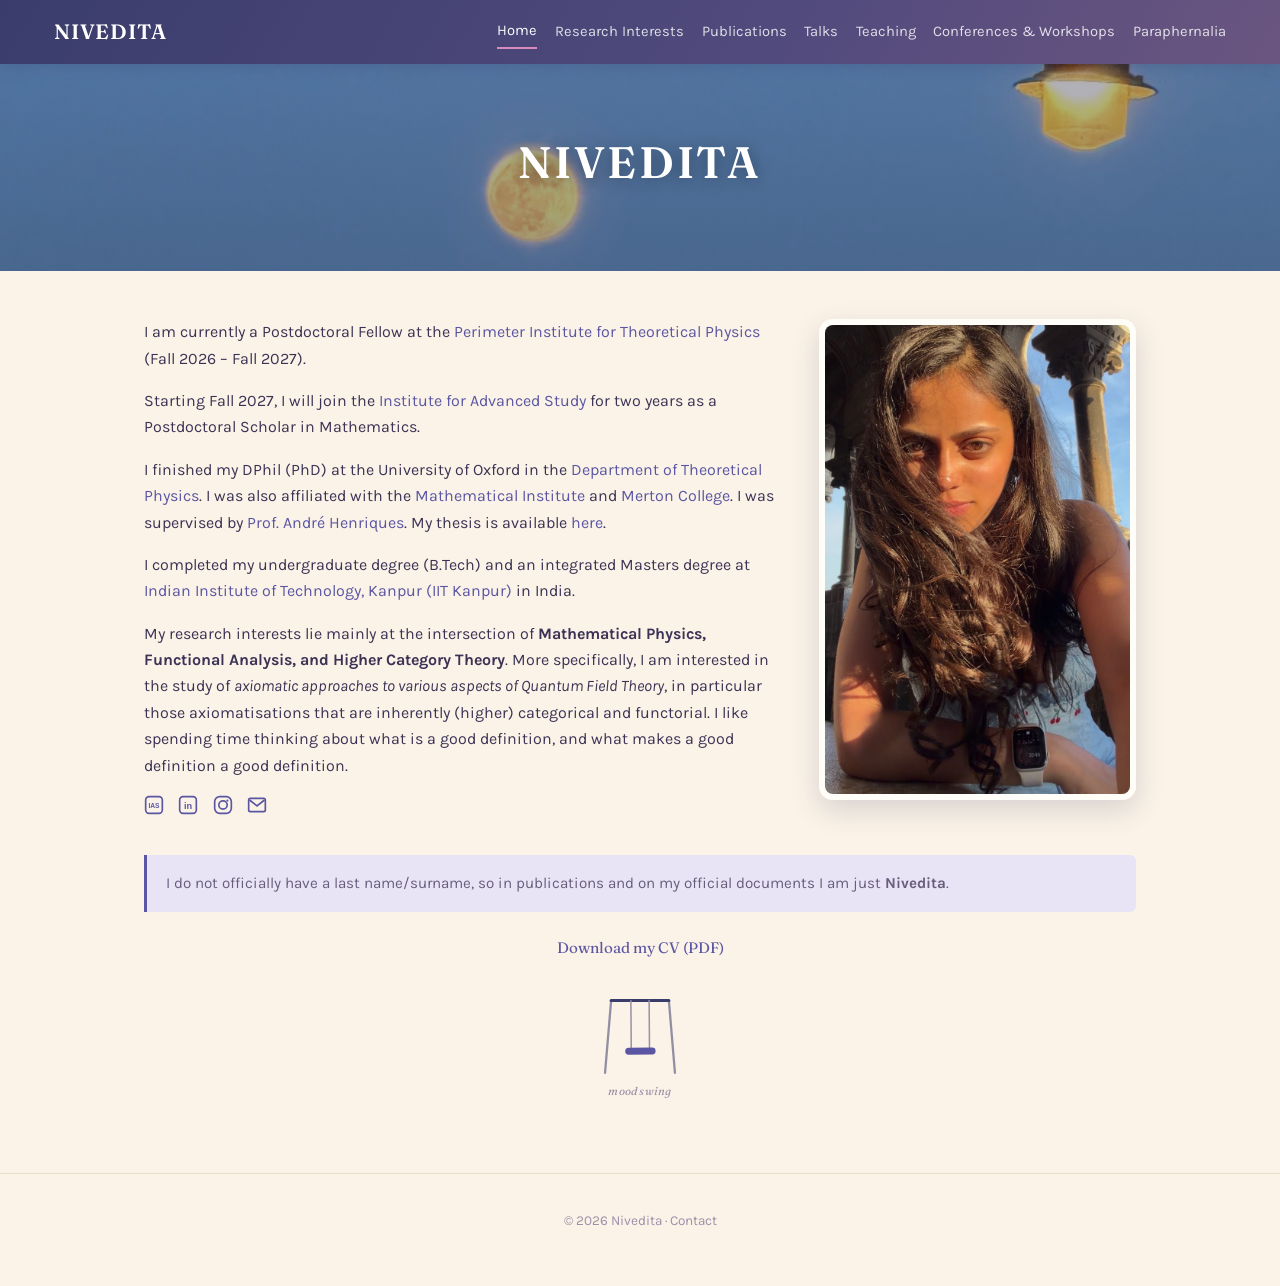
==== index.html @ 297445d9 "Remove figure from swing, keep just the empty swing Co-Authored-By: Claude Sonnet 5 <noreply@anthrop" ====
<!DOCTYPE html>
<html lang="en">
<head>
<meta charset="UTF-8" />
<meta name="viewport" content="width=device-width, initial-scale=1.0" />
<title>Nivedita — Home</title>
<meta name="description" content="Nivedita is a Postdoctoral Fellow at the Perimeter Institute for Theoretical Physics, working on mathematical physics, functional analysis, and higher category theory." />
<link rel="icon" href="data:,">
<link rel="preconnect" href="https://fonts.googleapis.com">
<link href="https://fonts.googleapis.com/css2?family=Fraunces:ital,opsz,wght@0,9..144,300..700;1,9..144,300..700&family=Karla:ital,wght@0,400;0,500;0,600;0,700;1,400&display=swap" rel="stylesheet">
<link rel="stylesheet" href="assets/css/style.css?v=11" />
</head>
<body data-page="home">

<header class="site-header">
  <nav class="nav-bar">
    <a class="brand" href="index.html">NIVEDITA</a>
    <button class="nav-toggle" aria-label="Toggle navigation">☰ Menu</button>
    <ul class="nav-links">
      <li><a data-page="home" href="index.html">Home</a></li>
      <li><a data-page="research" href="research.html">Research Interests</a></li>
      <li><a data-page="publications" href="publications.html">Publications</a></li>
      <li><a data-page="talks" href="talks.html">Talks</a></li>
      <li><a data-page="teaching" href="teaching.html">Teaching</a></li>
      <li><a data-page="conferences" href="conferences.html">Conferences &amp; Workshops</a></li>
      <li><a data-page="videos" href="videos.html">Paraphernalia</a></li>
    </ul>
  </nav>
</header>

<section class="hero hero--home">
  <div class="container">
    <h1>Nivedita</h1>
  </div>
</section>

<main>
  <div class="container bio-layout">
    <div class="bio-text">
      <p>I am currently a Postdoctoral Fellow at the <a href="https://perimeterinstitute.ca/" target="_blank" rel="noopener">Perimeter Institute for Theoretical Physics</a> (Fall 2026 – Fall 2027).</p>

      <p>Starting Fall 2027, I will join the <a href="https://www.ias.edu/" target="_blank" rel="noopener">Institute for Advanced Study</a> for two years as a Postdoctoral Scholar in Mathematics.</p>

      <p>I finished my DPhil (PhD) at the University of Oxford in the <a href="https://www.physics.ox.ac.uk/research/subdepartment/rudolf-peierls-centre-theoretical-physics" target="_blank" rel="noopener">Department of Theoretical Physics</a>. I was also affiliated with the <a href="https://www.maths.ox.ac.uk/" target="_blank" rel="noopener">Mathematical Institute</a> and <a href="https://www.merton.ox.ac.uk/" target="_blank" rel="noopener">Merton College</a>. I was supervised by <a href="http://andreghenriques.com/" target="_blank" rel="noopener">Prof. André Henriques</a>. My thesis is available <a href="https://ora.ox.ac.uk/objects/uuid:b8ccd774-5979-46bc-98fa-67260cfa7266" target="_blank" rel="noopener">here</a>.</p>

      <p>I completed my undergraduate degree (B.Tech) and an integrated Masters degree at <a href="https://www.iitk.ac.in/" target="_blank" rel="noopener">Indian Institute of Technology, Kanpur (IIT Kanpur)</a> in India.</p>

      <p>My research interests lie mainly at the intersection of <strong>Mathematical Physics, Functional Analysis, and Higher Category Theory</strong>. More specifically, I am interested in the study of <em>axiomatic approaches to various aspects of Quantum Field Theory</em>, in particular those axiomatisations that are inherently (higher) categorical and functorial. I like spending time thinking about what is a good definition, and what makes a good definition a good definition.</p>

      <div class="contact-links">
        <a href="https://www.ias.edu/scholars/nivedita-nivedita" target="_blank" rel="noopener" aria-label="IAS profile" class="social-icon-link"><svg viewBox="0 0 24 24" aria-hidden="true"><rect x="2" y="2" width="20" height="20" rx="4" fill="none" stroke="currentColor" stroke-width="2"/><text x="12" y="15.5" text-anchor="middle" font-family="Arial, sans-serif" font-weight="700" font-size="8" fill="currentColor">IAS</text></svg></a>
        <a href="https://www.linkedin.com/in/niveditanivedita/" target="_blank" rel="noopener" aria-label="LinkedIn" class="social-icon-link"><svg viewBox="0 0 24 24" aria-hidden="true"><rect x="2" y="2" width="20" height="20" rx="4" fill="none" stroke="currentColor" stroke-width="2"/><text x="12" y="16.5" text-anchor="middle" font-family="Arial, sans-serif" font-weight="700" font-size="11" fill="currentColor">in</text></svg></a>
        <a href="https://www.instagram.com/vijnivedita/" target="_blank" rel="noopener" aria-label="Instagram" class="social-icon-link"><svg viewBox="0 0 24 24" aria-hidden="true"><rect x="2" y="2" width="20" height="20" rx="6" fill="none" stroke="currentColor" stroke-width="2"/><circle cx="12" cy="12" r="5" fill="none" stroke="currentColor" stroke-width="2"/><circle cx="17.3" cy="6.7" r="1.3" fill="currentColor"/></svg></a>
        <a href="mailto:nivedita@perimeterinstitute.ca" class="social-icon-link" aria-label="Email"><svg viewBox="0 0 24 24" aria-hidden="true"><rect x="2" y="4" width="20" height="16" rx="2" fill="none" stroke="currentColor" stroke-width="2"/><path d="M3 6l9 7 9-7" fill="none" stroke="currentColor" stroke-width="2"/></svg></a>
      </div>
    </div>
    <div class="bio-photo">
      <img src="assets/images/profile.jpg" alt="Portrait of Nivedita" />
    </div>
  </div>

  <div class="container">
    <p class="note">I do not officially have a last name/surname, so in publications and on my official documents I am just <strong>Nivedita</strong>.</p>
    <p class="cv-link"><a href="assets/files/CV_Nivedita.pdf" target="_blank" rel="noopener">Download my CV (PDF)</a></p>

    <div class="swing-widget" id="swing-widget">
      <svg class="swing-svg" viewBox="0 0 100 110" aria-hidden="true">
        <line class="swing-leg" x1="12" y1="10" x2="4" y2="105"></line>
        <line class="swing-leg" x1="88" y1="10" x2="96" y2="105"></line>
        <line class="swing-bar" x1="12" y1="10" x2="88" y2="10"></line>
        <g class="swing-group" id="swing-group">
          <line class="swing-rope" x1="38" y1="10" x2="38" y2="72"></line>
          <line class="swing-rope" x1="62" y1="10" x2="62" y2="72"></line>
          <rect class="swing-seat" x="30" y="72" width="40" height="9" rx="4.5"></rect>
        </g>
      </svg>
      <p class="swing-caption">mood swing</p>
    </div>
  </div>
</main>

<footer class="site-footer">
  <div class="container">
    <p>&copy; <span id="year"></span> Nivedita &middot; <button type="button" class="link-button" data-open-contact>Contact</button></p>
  </div>
</footer>

<dialog id="contact-dialog" class="contact-dialog">
  <form method="dialog" class="contact-dialog-inner">
    <button type="submit" class="dialog-close" aria-label="Close">&times;</button>
    <h2>Get in Touch</h2>
    <p>The best way to reach me is by email:</p>
    <p class="contact-email"><a href="mailto:nivedita@perimeterinstitute.ca">nivedita@perimeterinstitute.ca</a></p>
    <div class="contact-social">
      <a href="https://www.linkedin.com/in/niveditanivedita/" target="_blank" rel="noopener" aria-label="LinkedIn" class="social-icon-link"><svg viewBox="0 0 24 24" aria-hidden="true"><rect x="2" y="2" width="20" height="20" rx="4" fill="none" stroke="currentColor" stroke-width="2"/><text x="12" y="16.5" text-anchor="middle" font-family="Arial, sans-serif" font-weight="700" font-size="11" fill="currentColor">in</text></svg></a>
      <a href="https://www.instagram.com/vijnivedita/" target="_blank" rel="noopener" aria-label="Instagram" class="social-icon-link"><svg viewBox="0 0 24 24" aria-hidden="true"><rect x="2" y="2" width="20" height="20" rx="6" fill="none" stroke="currentColor" stroke-width="2"/><circle cx="12" cy="12" r="5" fill="none" stroke="currentColor" stroke-width="2"/><circle cx="17.3" cy="6.7" r="1.3" fill="currentColor"/></svg></a>
    </div>
  </form>
</dialog>

<script src="assets/js/main.js?v=2"></script>
<script>document.getElementById('year').textContent = new Date().getFullYear();</script>
<script src="assets/js/swing.js"></script>
</body>
</html>
---- assets/css/style.css ----
/* ---------- Design tokens: pastel impressionist palette ---------- */
:root {
  --color-bg: #fbf3e7;         /* warm linen canvas */
  --color-surface: #fffdf8;
  --color-ink: #3b3355;        /* muted indigo-plum, softer than black */
  --color-ink-soft: #675e7d;
  --color-muted: #9c8fa8;
  --color-accent: #5b56a3;     /* soft indigo-violet */
  --color-accent-soft: #e9e4f5;
  --color-lavender: #7c74a8;   /* Monet water-lily lavender */
  --color-sage: #6f9271;       /* garden sage green */
  --color-rose: #d98bbd;       /* Monet rose-pink, for nav accent */
  --color-navy: #3a3d6b;       /* Starry Night indigo */
  --color-border: #e9dcc8;
  --max-width: 1040px;
  --nav-max-width: 1220px;
  --radius: 14px;
  --font-serif: "Fraunces", Georgia, "Times New Roman", serif;
  --font-sans: "Karla", -apple-system, BlinkMacSystemFont, "Segoe UI", sans-serif;
}

* { box-sizing: border-box; }

html {
  scroll-behavior: smooth;
  overflow-x: hidden;
}

body {
  margin: 0;
  max-width: 100%;
  overflow-x: hidden;
  font-family: var(--font-sans);
  color: var(--color-ink);
  background: var(--color-bg);
  line-height: 1.65;
  -webkit-font-smoothing: antialiased;
}

img { max-width: 100%; display: block; }

a {
  color: var(--color-accent);
  text-decoration: none;
  border-bottom: 1px solid transparent;
  transition: border-color 0.15s ease, color 0.15s ease;
}

a:hover, a:focus {
  border-bottom-color: var(--color-accent);
}

h1, h2, h3, h4 {
  font-family: var(--font-serif);
  font-optical-sizing: auto;
  font-weight: 600;
  color: var(--color-navy);
  line-height: 1.2;
  margin: 0 0 0.6em;
}

h1 { font-size: clamp(2rem, 4vw, 2.75rem); font-weight: 600; }
h2 {
  font-size: 1.55rem;
  margin-top: 2.4em;
  position: relative;
  display: inline-block;
}
h3 { font-size: 1.15rem; margin-top: 1.6em; color: var(--color-ink); font-weight: 600; }

p { margin: 0 0 1em; }

.container {
  max-width: var(--max-width);
  margin: 0 auto;
  padding: 0 1.5rem;
}

/* ---------- Header / nav ---------- */
.site-header {
  background: linear-gradient(120deg, #3a3d6b, #514a7d 60%, #6a5580);
  color: #fff;
  position: sticky;
  top: 0;
  z-index: 50;
  box-shadow: 0 2px 14px rgba(58, 61, 107, 0.25);
}

.nav-bar {
  max-width: var(--nav-max-width);
  margin: 0 auto;
  padding: 0 1.5rem;
  display: flex;
  align-items: center;
  justify-content: space-between;
  gap: 1.2rem;
  min-height: 64px;
}

.brand {
  flex: none;
  font-family: var(--font-serif);
  font-weight: 600;
  font-size: 1.3rem;
  letter-spacing: 0.04em;
  color: #fff;
  border: none;
}
.brand:hover { border: none; opacity: 0.85; }

.nav-toggle {
  display: none;
  flex: none;
  background: none;
  border: 1px solid rgba(255,255,255,0.4);
  border-radius: 6px;
  color: #fff;
  font-size: 0.9rem;
  padding: 0.35rem 0.7rem;
  cursor: pointer;
}

.nav-links {
  display: flex;
  flex-wrap: nowrap;
  align-items: center;
  gap: 1.1rem;
  list-style: none;
  margin: 0;
  padding: 0.2rem 0;
  min-width: 0;
  overflow-x: auto;
  -webkit-overflow-scrolling: touch;
  scrollbar-width: thin;
}

.nav-links li { flex: none; }

.nav-links a {
  display: inline-block;
  white-space: nowrap;
  color: rgba(255,255,255,0.82);
  font-size: 0.92rem;
  border: none;
  padding: 0.25rem 0;
}

.nav-links a:hover,
.nav-links a.active {
  color: #fff;
  border-bottom: 2px solid var(--color-rose);
}

/* Below this width the full horizontal menu can no longer fit without
   crowding or overflowing, so it collapses into a toggleable menu instead
   of being allowed to force page-level horizontal scroll. */
@media (max-width: 900px) {
  .nav-toggle { display: inline-block; }
  .nav-bar { flex-wrap: wrap; }
  .nav-links {
    display: none;
    flex-direction: column;
    align-items: flex-start;
    width: 100%;
    gap: 0.7rem;
    padding: 0.6rem 0 1.2rem;
    overflow-x: visible;
  }
  .nav-links.open { display: flex; }
  .nav-links li { width: 100%; }
  .nav-links a { display: block; width: 100%; padding: 0.4rem 0; }
}

/* ---------- Hero banners ---------- */
.hero {
  position: relative;
  background-size: cover;
  background-position: center;
  color: #fff;
  text-align: center;
}

.hero::before {
  content: "";
  position: absolute;
  inset: 0;
  background: linear-gradient(180deg, rgba(20, 16, 35, 0.32), rgba(20, 16, 35, 0.4));
}

.hero .container {
  position: relative;
  z-index: 1;
}

.hero--home {
  padding: 4.5rem 0 3.5rem;
  background-image: url("../images/banner-home.jpg");
  /* The moon in this photo sits well below center (~62-87% down the
     frame). On narrow/short viewports the hero is taller relative to
     the image so background-size:cover crops the sides, not the top/
     bottom, and this has no effect. On wide desktop viewports the hero
     is much wider than it is tall, so cover crops vertically instead —
     a plain center position was cutting the moon off at the bottom.
     Shifting the vertical anchor down reveals the moon fully without
     changing the hero's height, padding, or any other layout rule. */
  background-position: center 85%;
}

.hero--page {
  min-height: 100vh;
  display: flex;
  align-items: center;
  justify-content: center;
  padding: 3rem 0;
}

.hero--tall {
  min-height: 100vh;
}

.hero--research    { background-image: url("../images/banner-research.jpg"); }
.hero--publications { background-image: url("../images/publications-sculpture.jpg?v=2"); }
.hero--talks        { background-image: url("../images/banner-talks.jpg"); background-position: center 25%; }
.hero--teaching     { background-image: url("../images/banner-teaching.jpg"); }
.hero--conferences  { background-image: url("../images/banner-conferences.jpg"); }
.hero--videos       { background-image: url("../images/banner-videos.jpg"); }

/* On phone-width screens the hero is much taller relative to its width
   than the sculpture photo, so background-size:cover crops the sides
   rather than the top/bottom. A center crop was losing the figure's
   face and raised arm off the left edge; shifting the anchor reveals
   them. Desktop/tablet crop this image height-wise instead, so they
   are unaffected. */
@media (max-width: 600px) {
  .hero--publications { background-position: 17% center; }
}

.hero h1 {
  color: #fff;
  letter-spacing: 0.06em;
  text-shadow: 0 2px 16px rgba(0, 0, 0, 0.35);
}

.hero--home h1 { text-transform: uppercase; }

.hero p.tagline {
  color: rgba(255,255,255,0.9);
  font-family: var(--font-serif);
  font-style: italic;
  font-size: 1.1rem;
}

/* ---------- Layout blocks ---------- */
main {
  padding: 3rem 0 4rem;
}

.bio-layout {
  display: grid;
  grid-template-columns: 2fr 1fr;
  gap: 2.5rem;
  align-items: start;
}

@media (max-width: 700px) {
  .bio-layout { grid-template-columns: 1fr; }
  .bio-photo { order: -1; max-width: 240px; margin: 0 auto; }
}

.bio-photo img {
  border-radius: var(--radius);
  box-shadow: 0 10px 28px rgba(58, 61, 107, 0.18);
  border: 6px solid var(--color-surface);
}

.contact-links {
  margin-top: 1rem;
  display: flex;
  align-items: center;
  gap: 0.9rem;
  font-size: 0.95rem;
}

.social-icon-link {
  display: inline-flex;
  align-items: center;
  justify-content: center;
  border-bottom: none !important;
  background: none;
  border: none;
  padding: 0;
  margin: 0;
  cursor: pointer;
  color: var(--color-accent);
  transition: opacity 0.15s ease;
}

.social-icon-link:hover { opacity: 0.65; }

.social-icon-link svg {
  width: 20px;
  height: 20px;
  display: block;
}

.contact-social {
  align-items: center;
}
.contact-social .social-icon-link svg {
  width: 22px;
  height: 22px;
}

.link-button {
  background: none;
  border: none;
  border-bottom: 1px solid transparent;
  padding: 0;
  margin: 0;
  font: inherit;
  color: var(--color-accent);
  cursor: pointer;
}

.link-button:hover,
.link-button:focus {
  border-bottom-color: var(--color-accent);
}

.site-footer .link-button {
  color: var(--color-muted);
  font-size: 0.85rem;
}

.site-footer .link-button:hover {
  color: var(--color-accent);
}

/* ---------- Contact dialog ---------- */
dialog.contact-dialog {
  border: none;
  border-radius: var(--radius);
  padding: 0;
  max-width: 380px;
  width: calc(100% - 2.5rem);
  box-shadow: 0 20px 50px rgba(58, 61, 107, 0.3);
  background: var(--color-surface);
}

dialog.contact-dialog::backdrop {
  background: rgba(58, 61, 107, 0.45);
}

.contact-dialog-inner {
  position: relative;
  padding: 2.2rem 1.8rem 1.8rem;
  text-align: center;
}

.contact-dialog-inner h2 {
  margin-top: 0;
  font-size: 1.4rem;
}

.contact-dialog-inner p {
  color: var(--color-ink-soft);
}

.contact-email a {
  font-family: var(--font-serif);
  font-size: 1.15rem;
  color: var(--color-accent);
}

.contact-social {
  margin-top: 1rem;
  display: flex;
  justify-content: center;
  gap: 1.2rem;
  font-size: 0.9rem;
}

.dialog-close {
  position: absolute;
  top: 0.6rem;
  right: 0.8rem;
  background: none;
  border: none;
  font-size: 1.4rem;
  line-height: 1;
  color: var(--color-muted);
  cursor: pointer;
  padding: 0.3rem;
}

.dialog-close:hover { color: var(--color-accent); }

.note {
  margin-top: 2.5rem;
  padding: 1rem 1.2rem;
  background: var(--color-accent-soft);
  border-left: 3px solid var(--color-accent);
  border-radius: 0 6px 6px 0;
  font-size: 0.95rem;
  color: var(--color-ink-soft);
}

.cv-link {
  margin-top: 1.4rem;
  text-align: center;
}

.cv-link a {
  font-family: var(--font-serif);
  font-size: 0.95rem;
}

/* ---------- Swing (small playful detail) ---------- */
.swing-widget {
  margin: 2rem 0 0.5rem;
  display: flex;
  flex-direction: column;
  align-items: center;
  gap: 0.35rem;
}

.swing-svg {
  width: 76px;
  height: auto;
  overflow: visible;
}

.swing-bar,
.swing-leg {
  stroke: var(--color-navy);
  stroke-width: 4;
  stroke-linecap: round;
  fill: none;
}

.swing-leg {
  stroke-width: 3;
  opacity: 0.55;
}

.swing-group {
  transform-box: view-box;
  transform-origin: 50px 10px;
}

.swing-rope {
  stroke: var(--color-muted);
  stroke-width: 2;
  stroke-linecap: round;
}

.swing-seat {
  fill: var(--color-accent);
}

.swing-caption {
  font-family: var(--font-serif);
  font-style: italic;
  font-size: 0.72rem;
  color: var(--color-muted);
  margin: 0;
  letter-spacing: 0.02em;
}

/* ---------- Lists / cards ---------- */
.entry-list {
  list-style: none;
  margin: 0;
  padding: 0;
}

.entry-list li {
  padding: 1.1rem 0;
  border-bottom: 1px solid var(--color-border);
}

.entry-list li:first-child { padding-top: 0; }

.entry-title { font-weight: 600; color: var(--color-ink); }

.entry-meta {
  display: block;
  color: var(--color-muted);
  font-size: 0.88rem;
  margin-top: 0.15rem;
}

.entry-links a {
  font-size: 0.85rem;
  margin-right: 0.9rem;
}

.tag {
  display: inline-block;
  font-size: 0.72rem;
  text-transform: uppercase;
  letter-spacing: 0.05em;
  padding: 0.15rem 0.5rem;
  border-radius: 999px;
  background: var(--color-accent-soft);
  color: var(--color-accent);
  margin-right: 0.5rem;
  vertical-align: middle;
}

.tag.upcoming { background: #e3ecdd; color: var(--color-sage); }
.tag.speaker { background: #f7e1ec; color: #c15b8f; }

.section-intro {
  color: var(--color-ink-soft);
  max-width: 65ch;
}

.subgroup-heading {
  font-family: var(--font-sans);
  font-weight: 700;
  font-size: 0.8rem;
  text-transform: uppercase;
  letter-spacing: 0.08em;
  color: var(--color-muted);
  margin-top: 2.4rem;
  margin-bottom: 0.4rem;
}

.year-heading {
  font-family: var(--font-serif);
  font-weight: 600;
  font-size: 1.1rem;
  color: var(--color-lavender);
  margin-top: 2.2rem;
  margin-bottom: 0.4rem;
  padding-bottom: 0.3rem;
  border-bottom: 2px solid var(--color-border);
}

.term-block {
  margin: 1.6rem 0;
}

.term-block h3 {
  margin-top: 0;
  margin-bottom: 0.3rem;
}

.term-block .institution {
  color: var(--color-muted);
  font-size: 0.85rem;
  text-transform: uppercase;
  letter-spacing: 0.06em;
}

.course-list {
  list-style: none;
  margin: 0.6rem 0 0;
  padding: 0;
}

.course-list li {
  padding: 0.55rem 0;
  border-top: 1px dashed var(--color-border);
}
.course-list li:first-child { border-top: none; }

.role {
  display: block;
  color: var(--color-muted);
  font-size: 0.88rem;
}

/* ---------- Footer ---------- */
.site-footer {
  border-top: 1px solid var(--color-border);
  padding: 2rem 0 3rem;
  color: var(--color-muted);
  font-size: 0.85rem;
  text-align: center;
}

.site-footer p { margin: 0.3em 0; }

/* ---------- Page footnotes ---------- */
.page-footnotes {
  border-top: 1px solid var(--color-border);
  padding: 1.6rem 0;
}

.page-footnotes p {
  font-size: 0.68rem;
  line-height: 1.6;
  font-style: italic;
  color: var(--color-muted);
  max-width: 60ch;
  margin: 0 0 0.5rem;
}

.page-footnotes p:last-child { margin-bottom: 0; }

.page-footnotes cite { font-style: italic; }

/* ---------- Photo gallery ---------- */
.photo-gallery {
  display: grid;
  grid-template-columns: repeat(3, 1fr);
  gap: 0.8rem;
  margin: 1.4rem 0 2rem;
}

.photo-gallery img {
  width: 100%;
  height: 190px;
  object-fit: cover;
  border-radius: var(--radius);
  box-shadow: 0 6px 18px rgba(58, 61, 107, 0.15);
}

@media (max-width: 700px) {
  .photo-gallery { grid-template-columns: repeat(2, 1fr); }
}

@media (max-width: 440px) {
  .photo-gallery { grid-template-columns: 1fr; }
  .photo-gallery img { height: 220px; }
}

/* ---------- Single page photo ---------- */
.page-photo {
  margin: 1.8rem 0 2.2rem;
  text-align: center;
}

.page-photo img {
  width: 100%;
  max-height: 420px;
  object-fit: cover;
  border-radius: var(--radius);
  box-shadow: 0 10px 26px rgba(58, 61, 107, 0.18);
}

.page-photo figcaption {
  margin-top: 0.6rem;
  font-size: 0.8rem;
  font-style: italic;
  color: var(--color-muted);
}

/* ---------- Video embed ---------- */
.video-embed {
  margin: 1.6rem 0 2.2rem;
  border-radius: var(--radius);
  overflow: hidden;
  box-shadow: 0 10px 26px rgba(58, 61, 107, 0.18);
}

.video-embed video {
  width: 100%;
  display: block;
  background: #000;
}

/* ---------- Moon phase widget ---------- */
.moon-widget {
  display: flex;
  align-items: center;
  gap: 1.6rem;
  margin: 1.8rem 0 2.4rem;
  padding: 1.5rem 1.7rem;
  background: linear-gradient(135deg, #2b2748, #423c6b);
  border-radius: var(--radius);
  box-shadow: 0 12px 30px rgba(43, 39, 72, 0.28);
}

.moon-disc {
  flex: none;
  width: 96px;
  height: 96px;
  filter: drop-shadow(0 0 14px rgba(246, 236, 217, 0.25));
}

.moon-disc svg { width: 100%; height: 100%; }

.moon-dark { fill: #1e1a33; }
.moon-lit { fill: #f6ecd9; }

.moon-info { min-width: 0; }

.moon-phase-name {
  font-family: var(--font-serif);
  font-style: italic;
  font-size: 1.2rem;
  color: #fff;
  margin: 0 0 0.6rem;
}

.moon-stats {
  display: grid;
  grid-template-columns: 1fr 1fr;
  gap: 0.2rem 1.4rem;
}

.moon-stat {
  display: flex;
  justify-content: space-between;
  gap: 0.6rem;
  margin: 0;
  font-size: 0.82rem;
  color: rgba(255, 255, 255, 0.9);
}

.moon-stat span:first-child {
  color: rgba(255, 255, 255, 0.55);
}

.moon-location {
  margin: 0.7rem 0 0;
  font-size: 0.72rem;
  font-style: italic;
  color: rgba(255, 255, 255, 0.5);
}

@media (max-width: 560px) {
  .moon-widget { flex-direction: column; text-align: center; }
  .moon-stats { grid-template-columns: 1fr 1fr; }
  .moon-stat { flex-direction: column; gap: 0; text-align: center; }
}
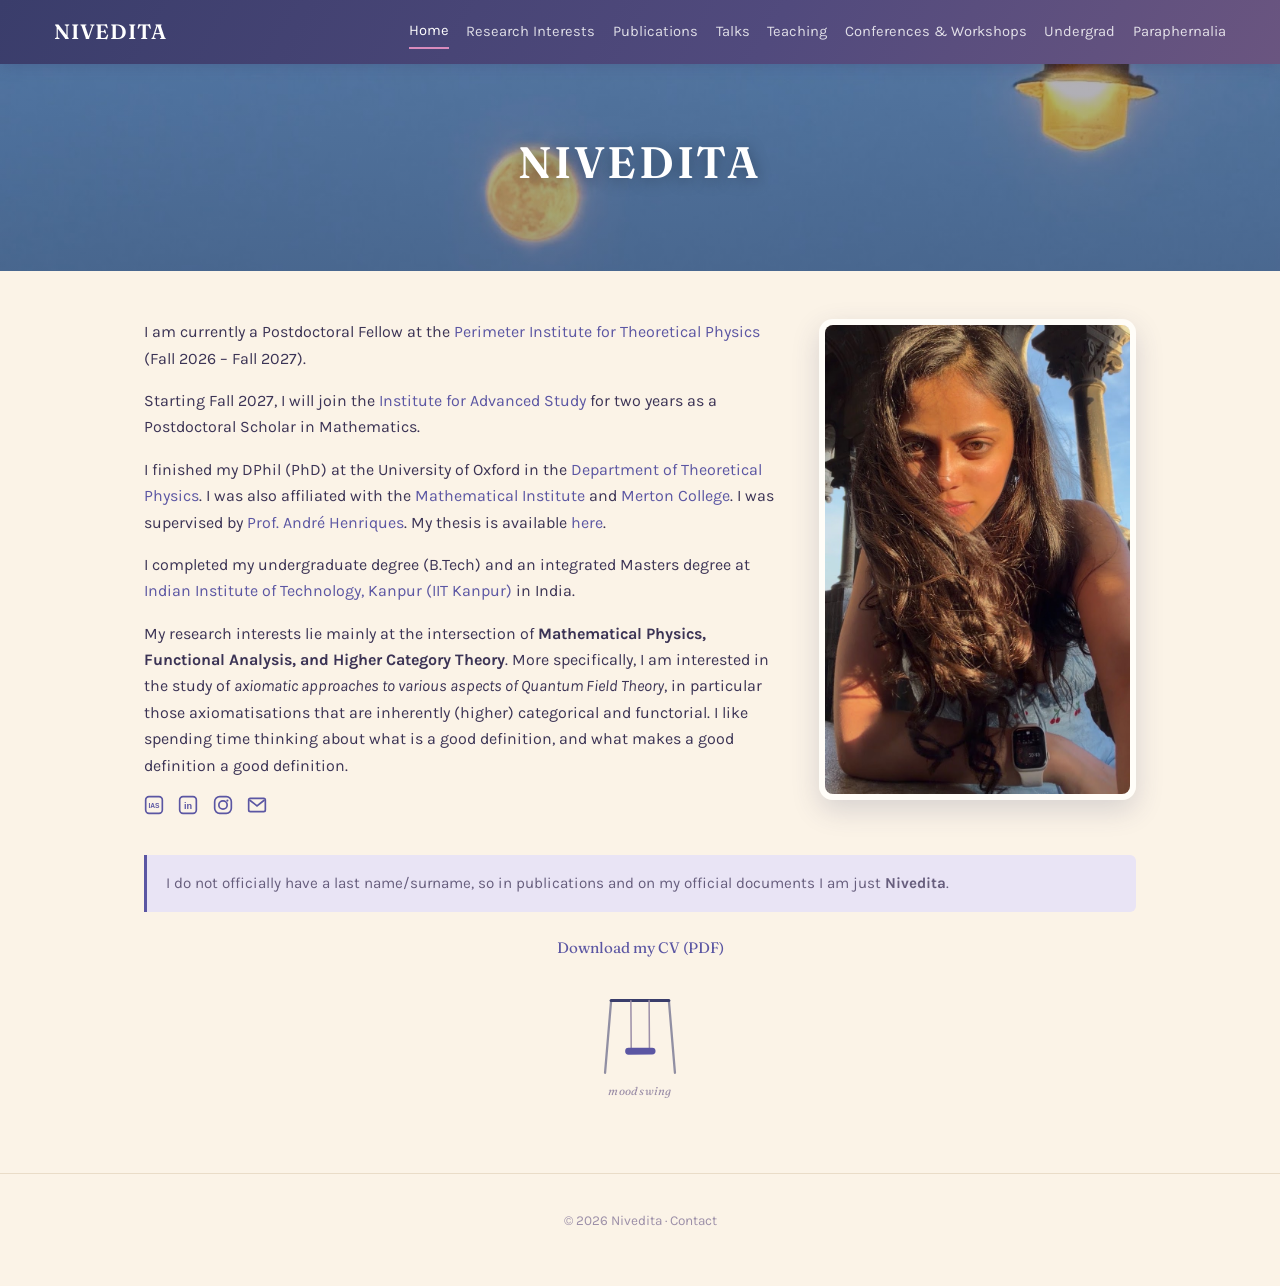
==== commit 05672f4e: "Add Undergrad page and Milestones section to Paraphernalia New Undergrad page showcases 17 undergrad" ====
--- a/index.html
+++ b/index.html
@@ -8,7 +8,7 @@
 <link rel="icon" href="data:,">
 <link rel="preconnect" href="https://fonts.googleapis.com">
 <link href="https://fonts.googleapis.com/css2?family=Fraunces:ital,opsz,wght@0,9..144,300..700;1,9..144,300..700&family=Karla:ital,wght@0,400;0,500;0,600;0,700;1,400&display=swap" rel="stylesheet">
-<link rel="stylesheet" href="assets/css/style.css?v=11" />
+<link rel="stylesheet" href="assets/css/style.css?v=12" />
 </head>
 <body data-page="home">
 
@@ -23,6 +23,7 @@
       <li><a data-page="talks" href="talks.html">Talks</a></li>
       <li><a data-page="teaching" href="teaching.html">Teaching</a></li>
       <li><a data-page="conferences" href="conferences.html">Conferences &amp; Workshops</a></li>
+      <li><a data-page="undergrad" href="undergrad.html">Undergrad</a></li>
       <li><a data-page="videos" href="videos.html">Paraphernalia</a></li>
     </ul>
   </nav>
--- a/assets/css/style.css
+++ b/assets/css/style.css
@@ -225,6 +225,12 @@
 .hero--conferences  { background-image: url("../images/banner-conferences.jpg"); }
 .hero--videos       { background-image: url("../images/banner-videos.jpg"); }
 
+.hero--undergrad {
+  background-image: none;
+  background: linear-gradient(135deg, var(--color-sage), var(--color-lavender) 55%, var(--color-rose));
+}
+.hero--undergrad::before { background: rgba(20, 16, 35, 0.18); }
+
 /* On phone-width screens the hero is much taller relative to its width
    than the sculpture photo, so background-size:cover crops the sides
    rather than the top/bottom. A center crop was losing the figure's
@@ -727,3 +733,95 @@
   .moon-stats { grid-template-columns: 1fr 1fr; }
   .moon-stat { flex-direction: column; gap: 0; text-align: center; }
 }
+
+/* ---------- Undergrad project cards ---------- */
+.category-heading {
+  display: flex;
+  align-items: center;
+  gap: 0.6rem;
+}
+
+.category-dot {
+  display: inline-block;
+  width: 12px;
+  height: 12px;
+  border-radius: 50%;
+  flex: none;
+}
+
+.category-heading.materials-science .category-dot,
+.category-heading.materials-science { color: var(--color-sage); }
+.category-heading.materials-science .category-dot { background: var(--color-sage); }
+
+.category-heading.physics { color: var(--color-lavender); }
+.category-heading.physics .category-dot { background: var(--color-lavender); }
+
+.category-heading.cognitive-science { color: #c15b8f; }
+.category-heading.cognitive-science .category-dot { background: var(--color-rose); }
+
+.project-grid {
+  display: grid;
+  grid-template-columns: repeat(auto-fill, minmax(260px, 1fr));
+  gap: 1.2rem;
+  margin: 1.2rem 0 2.6rem;
+}
+
+.project-card {
+  background: var(--color-surface);
+  border-radius: var(--radius);
+  padding: 1.3rem 1.4rem 1.2rem;
+  border-top: 5px solid var(--color-accent);
+  box-shadow: 0 8px 22px rgba(58, 61, 107, 0.1);
+  display: flex;
+  flex-direction: column;
+  transition: transform 0.15s ease, box-shadow 0.15s ease;
+}
+
+.project-card:hover {
+  transform: translateY(-3px);
+  box-shadow: 0 12px 28px rgba(58, 61, 107, 0.16);
+}
+
+.project-card--materials-science { border-top-color: var(--color-sage); }
+.project-card--physics { border-top-color: var(--color-lavender); }
+.project-card--cognitive-science { border-top-color: var(--color-rose); }
+
+.project-card h3 {
+  margin-top: 0;
+  margin-bottom: 0.5rem;
+  font-size: 1.05rem;
+}
+
+.project-card p {
+  color: var(--color-ink-soft);
+  font-size: 0.92rem;
+  margin-bottom: 0.9rem;
+  flex-grow: 1;
+}
+
+.project-card-links {
+  display: flex;
+  flex-wrap: wrap;
+  gap: 0.4rem 1rem;
+}
+
+.project-card-links a {
+  font-size: 0.82rem;
+  font-weight: 600;
+}
+
+.project-card--materials-science .project-card-links a { color: var(--color-sage); border-bottom-color: transparent; }
+.project-card--materials-science .project-card-links a:hover { border-bottom-color: var(--color-sage); }
+.project-card--physics .project-card-links a { color: var(--color-lavender); }
+.project-card--physics .project-card-links a:hover { border-bottom-color: var(--color-lavender); }
+.project-card--cognitive-science .project-card-links a { color: #c15b8f; }
+.project-card--cognitive-science .project-card-links a:hover { border-bottom-color: #c15b8f; }
+
+/* ---------- Milestones ---------- */
+.milestone-list li { border-bottom-color: var(--color-border); }
+.milestone-list .entry-title::before {
+  content: "\2726";
+  color: var(--color-rose);
+  margin-right: 0.4rem;
+  font-size: 0.8rem;
+}
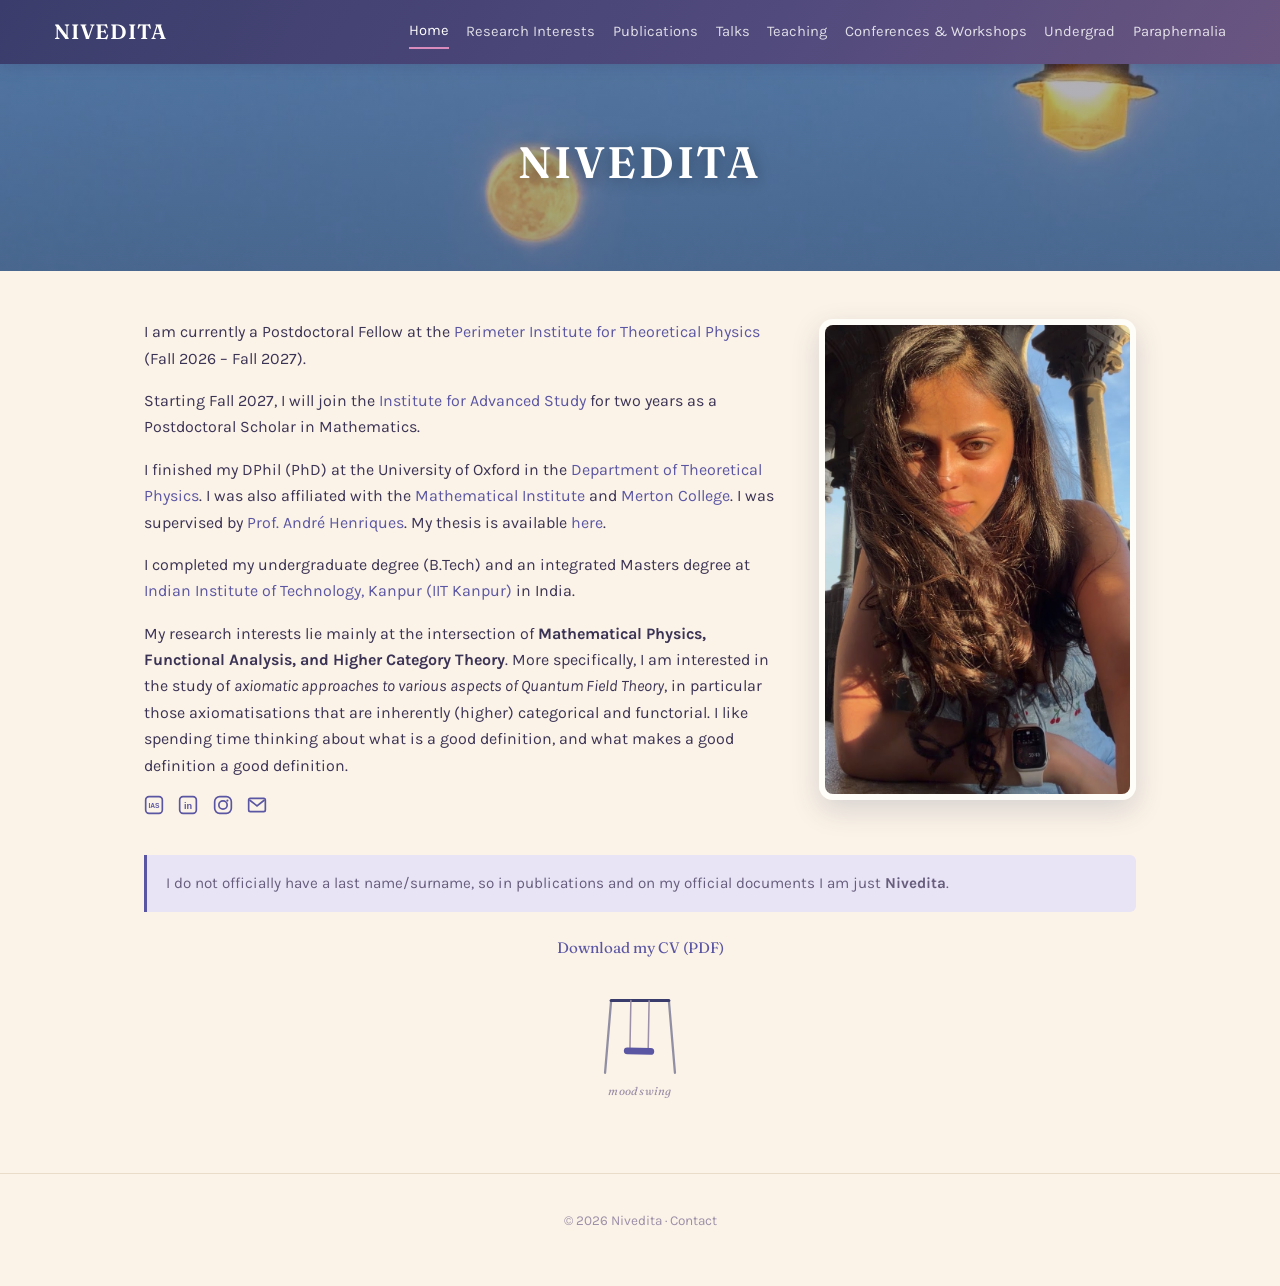
==== commit 1f883a33: "Restructure Undergrad page and audit Talks page links Undergrad page: - Cross-checked every project " ====
--- a/index.html
+++ b/index.html
@@ -8,7 +8,7 @@
 <link rel="icon" href="data:,">
 <link rel="preconnect" href="https://fonts.googleapis.com">
 <link href="https://fonts.googleapis.com/css2?family=Fraunces:ital,opsz,wght@0,9..144,300..700;1,9..144,300..700&family=Karla:ital,wght@0,400;0,500;0,600;0,700;1,400&display=swap" rel="stylesheet">
-<link rel="stylesheet" href="assets/css/style.css?v=12" />
+<link rel="stylesheet" href="assets/css/style.css?v=13" />
 </head>
 <body data-page="home">
 
--- a/assets/css/style.css
+++ b/assets/css/style.css
@@ -759,6 +759,9 @@
 .category-heading.cognitive-science { color: #c15b8f; }
 .category-heading.cognitive-science .category-dot { background: var(--color-rose); }
 
+.category-heading.mathematics { color: var(--color-navy); }
+.category-heading.mathematics .category-dot { background: var(--color-navy); }
+
 .project-grid {
   display: grid;
   grid-template-columns: repeat(auto-fill, minmax(260px, 1fr));
@@ -785,6 +788,7 @@
 .project-card--materials-science { border-top-color: var(--color-sage); }
 .project-card--physics { border-top-color: var(--color-lavender); }
 .project-card--cognitive-science { border-top-color: var(--color-rose); }
+.project-card--mathematics { border-top-color: var(--color-navy); }
 
 .project-card h3 {
   margin-top: 0;
@@ -816,6 +820,8 @@
 .project-card--physics .project-card-links a:hover { border-bottom-color: var(--color-lavender); }
 .project-card--cognitive-science .project-card-links a { color: #c15b8f; }
 .project-card--cognitive-science .project-card-links a:hover { border-bottom-color: #c15b8f; }
+.project-card--mathematics .project-card-links a { color: var(--color-navy); }
+.project-card--mathematics .project-card-links a:hover { border-bottom-color: var(--color-navy); }
 
 /* ---------- Milestones ---------- */
 .milestone-list li { border-bottom-color: var(--color-border); }
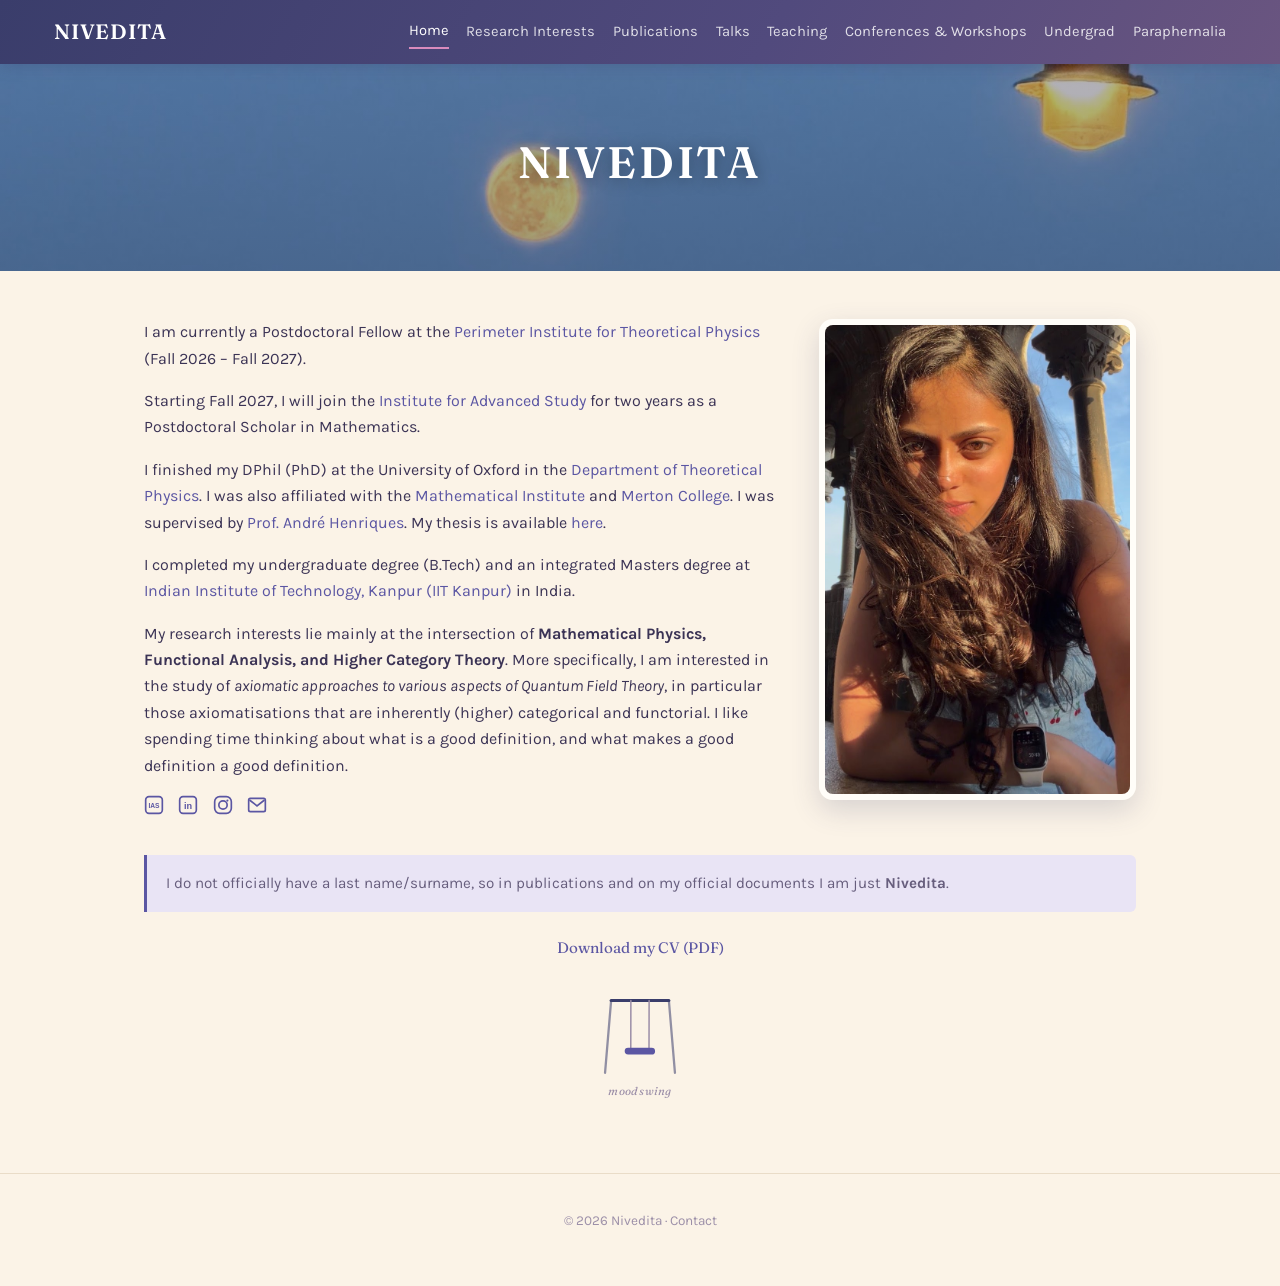
==== commit c29b2a1c: "Add Undergrad page banner; drop Drive links from Talks, GitHub only Co-Authored-By: Claude Sonnet 5 " ====
--- a/index.html
+++ b/index.html
@@ -8,7 +8,7 @@
 <link rel="icon" href="data:,">
 <link rel="preconnect" href="https://fonts.googleapis.com">
 <link href="https://fonts.googleapis.com/css2?family=Fraunces:ital,opsz,wght@0,9..144,300..700;1,9..144,300..700&family=Karla:ital,wght@0,400;0,500;0,600;0,700;1,400&display=swap" rel="stylesheet">
-<link rel="stylesheet" href="assets/css/style.css?v=13" />
+<link rel="stylesheet" href="assets/css/style.css?v=14" />
 </head>
 <body data-page="home">
 
--- a/assets/css/style.css
+++ b/assets/css/style.css
@@ -225,11 +225,7 @@
 .hero--conferences  { background-image: url("../images/banner-conferences.jpg"); }
 .hero--videos       { background-image: url("../images/banner-videos.jpg"); }
 
-.hero--undergrad {
-  background-image: none;
-  background: linear-gradient(135deg, var(--color-sage), var(--color-lavender) 55%, var(--color-rose));
-}
-.hero--undergrad::before { background: rgba(20, 16, 35, 0.18); }
+.hero--undergrad { background-image: url("../images/banner-undergrad.jpg"); }
 
 /* On phone-width screens the hero is much taller relative to its width
    than the sculpture photo, so background-size:cover crops the sides
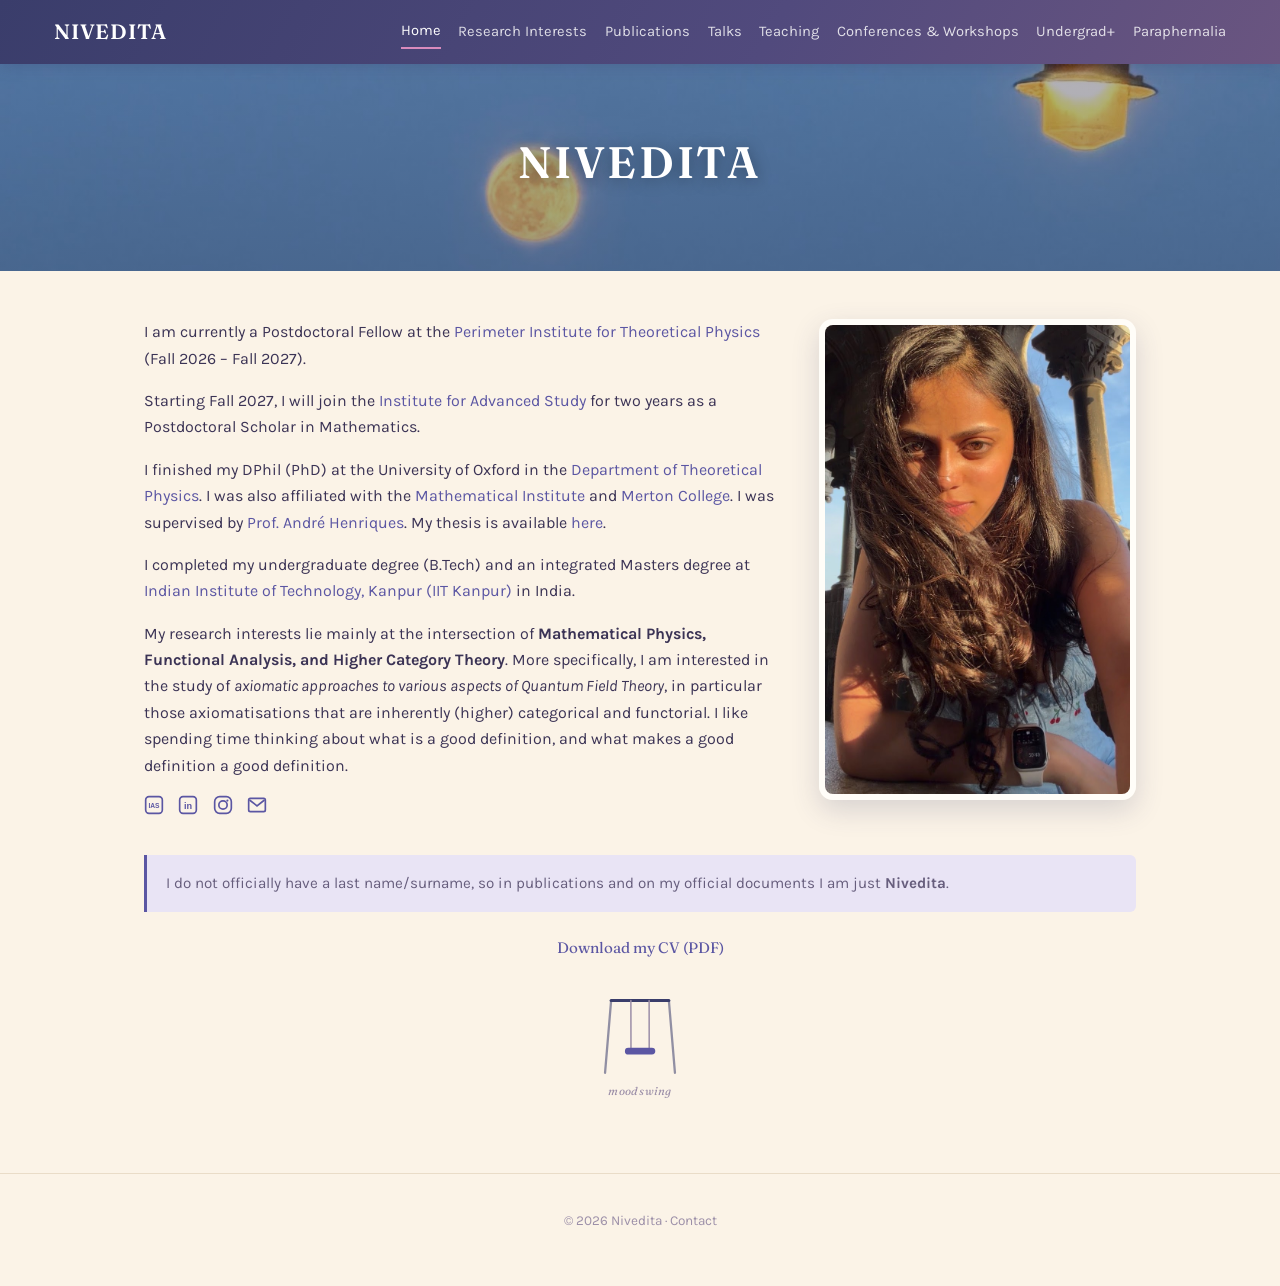
==== commit 8ea69e96: "Rename page to Undergrad+, add TQFT-with-defects writeup to Mathematics Co-Authored-By: Claude Sonne" ====
--- a/index.html
+++ b/index.html
@@ -23,7 +23,7 @@
       <li><a data-page="talks" href="talks.html">Talks</a></li>
       <li><a data-page="teaching" href="teaching.html">Teaching</a></li>
       <li><a data-page="conferences" href="conferences.html">Conferences &amp; Workshops</a></li>
-      <li><a data-page="undergrad" href="undergrad.html">Undergrad</a></li>
+      <li><a data-page="undergrad" href="undergrad.html">Undergrad+</a></li>
       <li><a data-page="videos" href="videos.html">Paraphernalia</a></li>
     </ul>
   </nav>
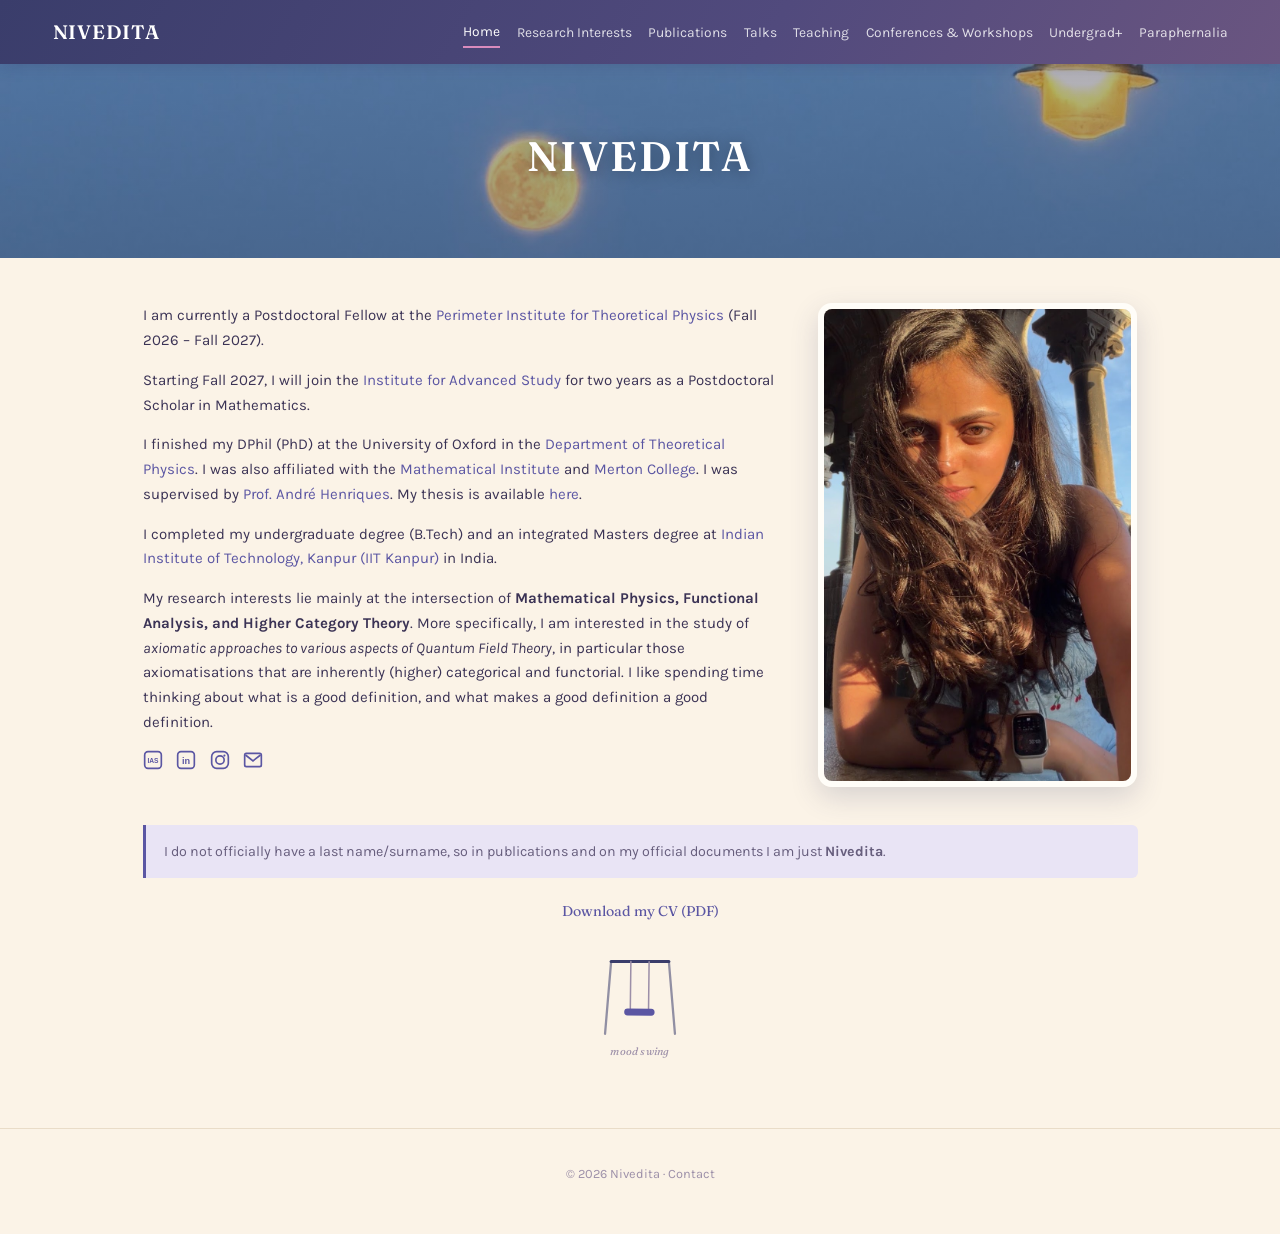
==== commit 65afff21: "Reduce global font size, switch Undergrad+ to 4-column grid, fix milestone wording Co-Authored-By: C" ====
--- a/index.html
+++ b/index.html
@@ -8,7 +8,7 @@
 <link rel="icon" href="data:,">
 <link rel="preconnect" href="https://fonts.googleapis.com">
 <link href="https://fonts.googleapis.com/css2?family=Fraunces:ital,opsz,wght@0,9..144,300..700;1,9..144,300..700&family=Karla:ital,wght@0,400;0,500;0,600;0,700;1,400&display=swap" rel="stylesheet">
-<link rel="stylesheet" href="assets/css/style.css?v=14" />
+<link rel="stylesheet" href="assets/css/style.css?v=15" />
 </head>
 <body data-page="home">
 
--- a/assets/css/style.css
+++ b/assets/css/style.css
@@ -24,6 +24,7 @@
 html {
   scroll-behavior: smooth;
   overflow-x: hidden;
+  font-size: 15px;
 }
 
 body {
@@ -760,9 +761,17 @@
 
 .project-grid {
   display: grid;
-  grid-template-columns: repeat(auto-fill, minmax(260px, 1fr));
+  grid-template-columns: repeat(4, 1fr);
   gap: 1.2rem;
   margin: 1.2rem 0 2.6rem;
+}
+
+@media (max-width: 900px) {
+  .project-grid { grid-template-columns: repeat(2, 1fr); }
+}
+
+@media (max-width: 500px) {
+  .project-grid { grid-template-columns: 1fr; }
 }
 
 .project-card {
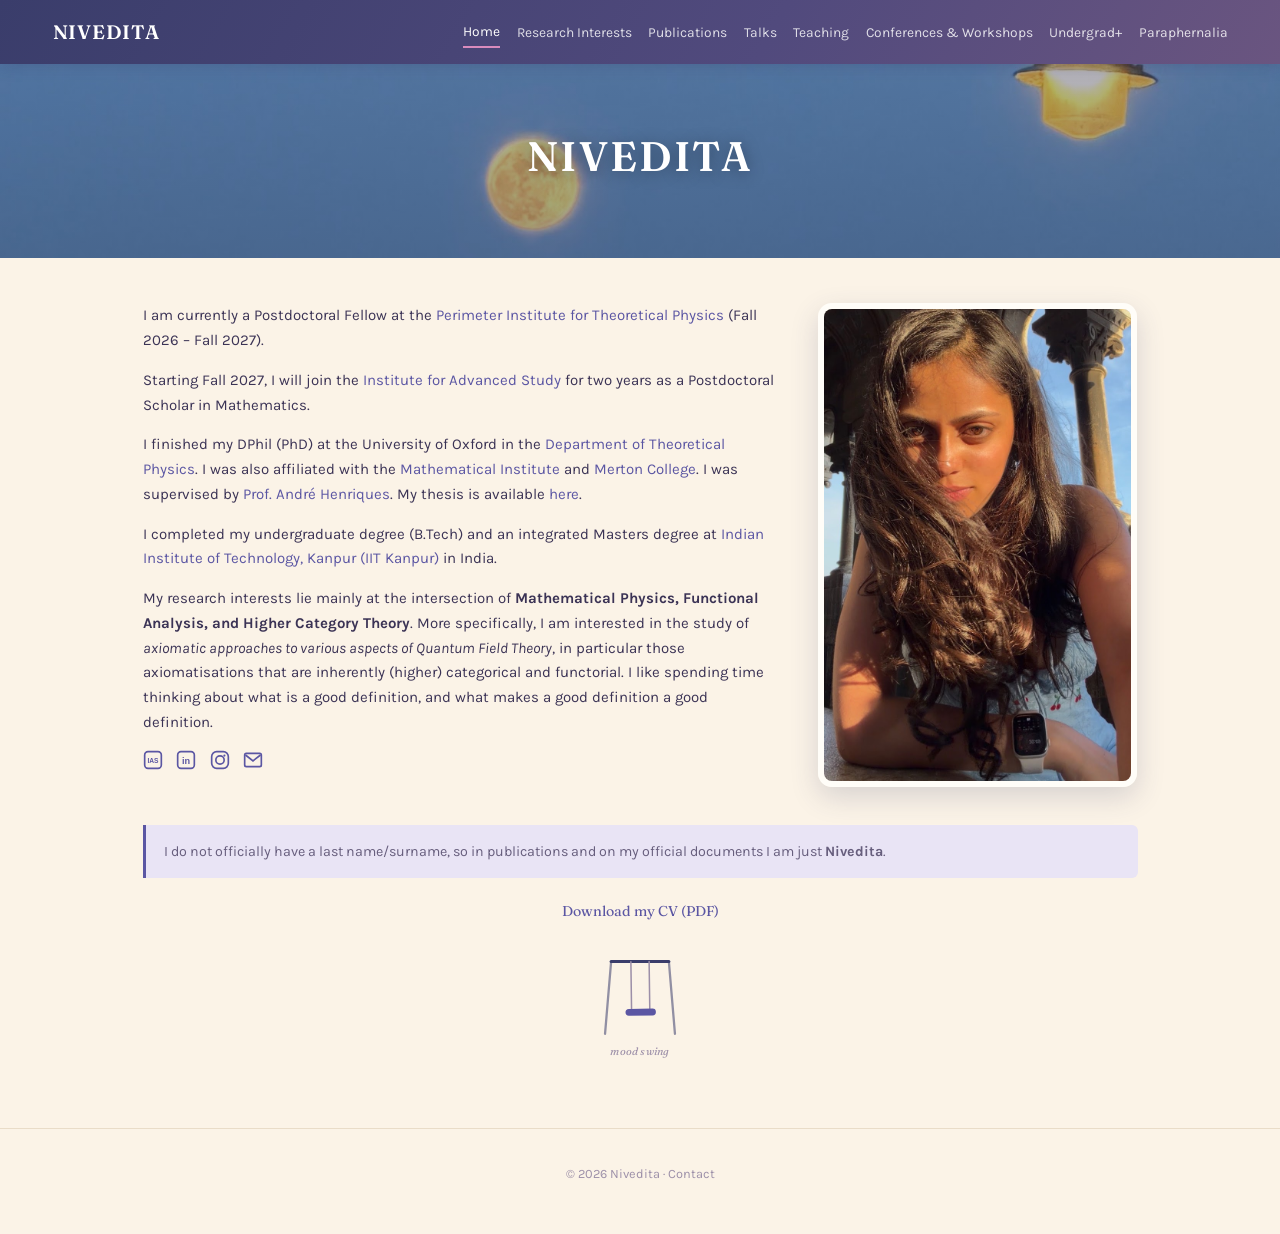
==== commit 67c567e5: "Rewrite Milestones as a Journey narrative; drop Copenhagen mention Co-Authored-By: Claude Sonnet 5 <" ====
--- a/index.html
+++ b/index.html
@@ -8,7 +8,7 @@
 <link rel="icon" href="data:,">
 <link rel="preconnect" href="https://fonts.googleapis.com">
 <link href="https://fonts.googleapis.com/css2?family=Fraunces:ital,opsz,wght@0,9..144,300..700;1,9..144,300..700&family=Karla:ital,wght@0,400;0,500;0,600;0,700;1,400&display=swap" rel="stylesheet">
-<link rel="stylesheet" href="assets/css/style.css?v=15" />
+<link rel="stylesheet" href="assets/css/style.css?v=16" />
 </head>
 <body data-page="home">
 
--- a/assets/css/style.css
+++ b/assets/css/style.css
@@ -827,12 +827,3 @@
 .project-card--cognitive-science .project-card-links a:hover { border-bottom-color: #c15b8f; }
 .project-card--mathematics .project-card-links a { color: var(--color-navy); }
 .project-card--mathematics .project-card-links a:hover { border-bottom-color: var(--color-navy); }
-
-/* ---------- Milestones ---------- */
-.milestone-list li { border-bottom-color: var(--color-border); }
-.milestone-list .entry-title::before {
-  content: "\2726";
-  color: var(--color-rose);
-  margin-right: 0.4rem;
-  font-size: 0.8rem;
-}
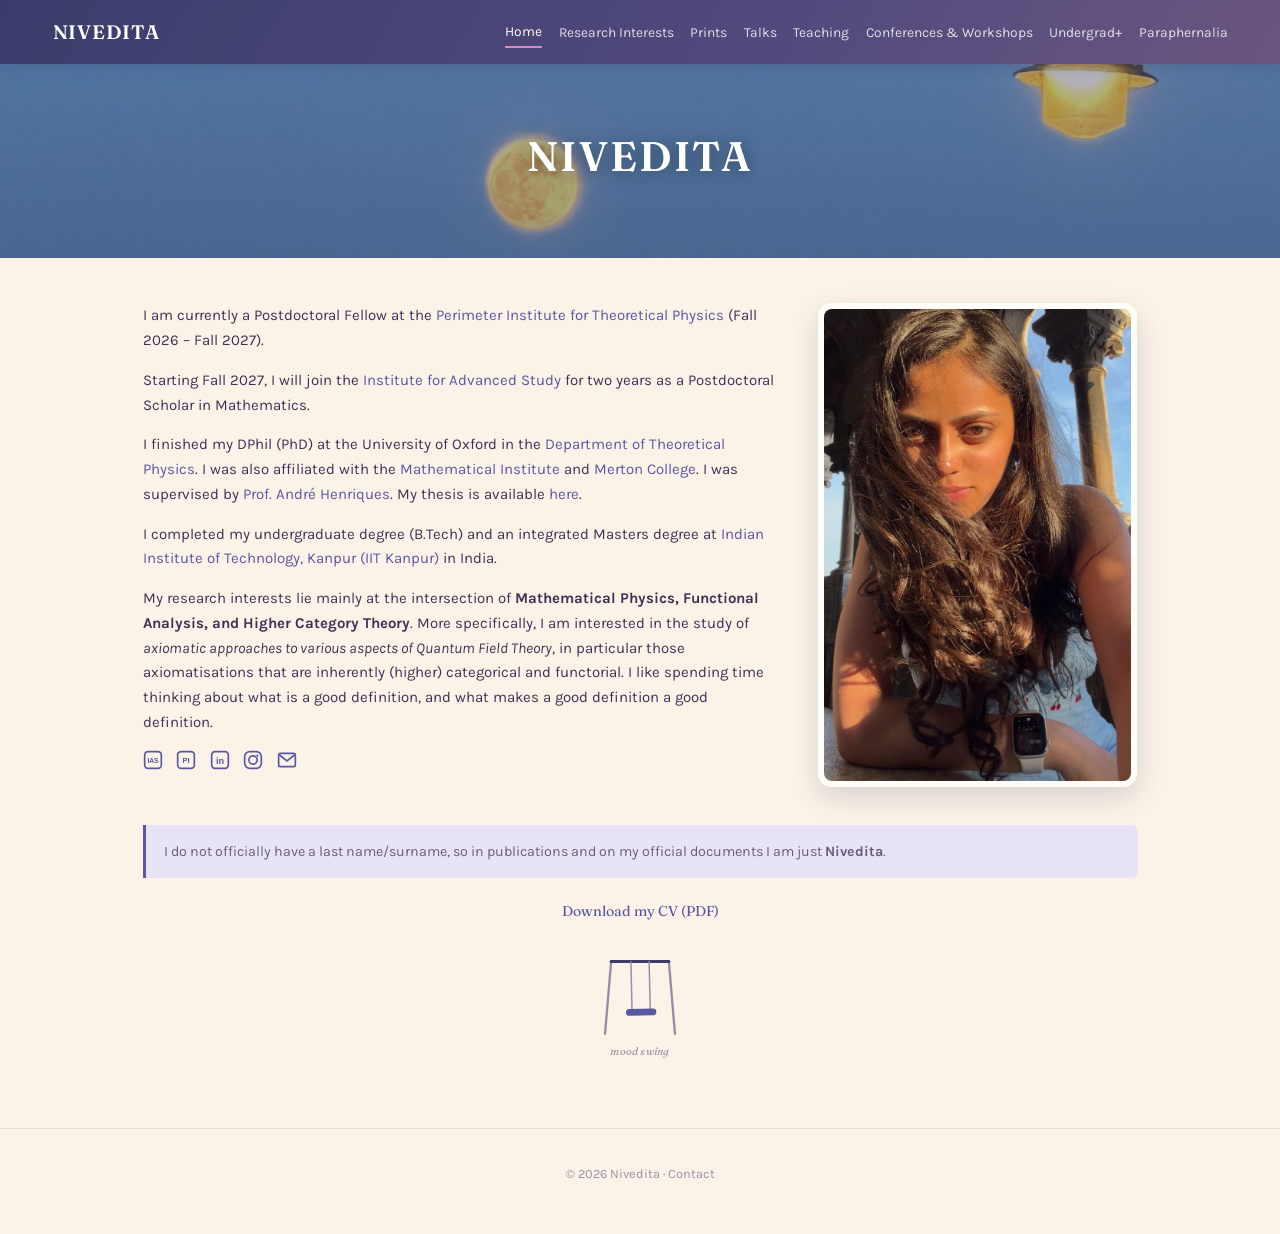
==== commit 5a0b68e1: "Rename Publications menu label to Prints; add Perimeter news article icon on homepage Co-Authored-By" ====
--- a/index.html
+++ b/index.html
@@ -19,7 +19,7 @@
     <ul class="nav-links">
       <li><a data-page="home" href="index.html">Home</a></li>
       <li><a data-page="research" href="research.html">Research Interests</a></li>
-      <li><a data-page="publications" href="publications.html">Publications</a></li>
+      <li><a data-page="publications" href="publications.html">Prints</a></li>
       <li><a data-page="talks" href="talks.html">Talks</a></li>
       <li><a data-page="teaching" href="teaching.html">Teaching</a></li>
       <li><a data-page="conferences" href="conferences.html">Conferences &amp; Workshops</a></li>
@@ -50,6 +50,7 @@
 
       <div class="contact-links">
         <a href="https://www.ias.edu/scholars/nivedita-nivedita" target="_blank" rel="noopener" aria-label="IAS profile" class="social-icon-link"><svg viewBox="0 0 24 24" aria-hidden="true"><rect x="2" y="2" width="20" height="20" rx="4" fill="none" stroke="currentColor" stroke-width="2"/><text x="12" y="15.5" text-anchor="middle" font-family="Arial, sans-serif" font-weight="700" font-size="8" fill="currentColor">IAS</text></svg></a>
+        <a href="https://perimeterinstitute.ca/news/nivedita-seeks-bring-mathematical-rigour-quantum-field-theory" target="_blank" rel="noopener" aria-label="Perimeter Institute news article" class="social-icon-link"><svg viewBox="0 0 24 24" aria-hidden="true"><rect x="2" y="2" width="20" height="20" rx="4" fill="none" stroke="currentColor" stroke-width="2"/><text x="12" y="15.5" text-anchor="middle" font-family="Arial, sans-serif" font-weight="700" font-size="9" fill="currentColor">PI</text></svg></a>
         <a href="https://www.linkedin.com/in/niveditanivedita/" target="_blank" rel="noopener" aria-label="LinkedIn" class="social-icon-link"><svg viewBox="0 0 24 24" aria-hidden="true"><rect x="2" y="2" width="20" height="20" rx="4" fill="none" stroke="currentColor" stroke-width="2"/><text x="12" y="16.5" text-anchor="middle" font-family="Arial, sans-serif" font-weight="700" font-size="11" fill="currentColor">in</text></svg></a>
         <a href="https://www.instagram.com/vijnivedita/" target="_blank" rel="noopener" aria-label="Instagram" class="social-icon-link"><svg viewBox="0 0 24 24" aria-hidden="true"><rect x="2" y="2" width="20" height="20" rx="6" fill="none" stroke="currentColor" stroke-width="2"/><circle cx="12" cy="12" r="5" fill="none" stroke="currentColor" stroke-width="2"/><circle cx="17.3" cy="6.7" r="1.3" fill="currentColor"/></svg></a>
         <a href="mailto:nivedita@perimeterinstitute.ca" class="social-icon-link" aria-label="Email"><svg viewBox="0 0 24 24" aria-hidden="true"><rect x="2" y="4" width="20" height="16" rx="2" fill="none" stroke="currentColor" stroke-width="2"/><path d="M3 6l9 7 9-7" fill="none" stroke="currentColor" stroke-width="2"/></svg></a>
